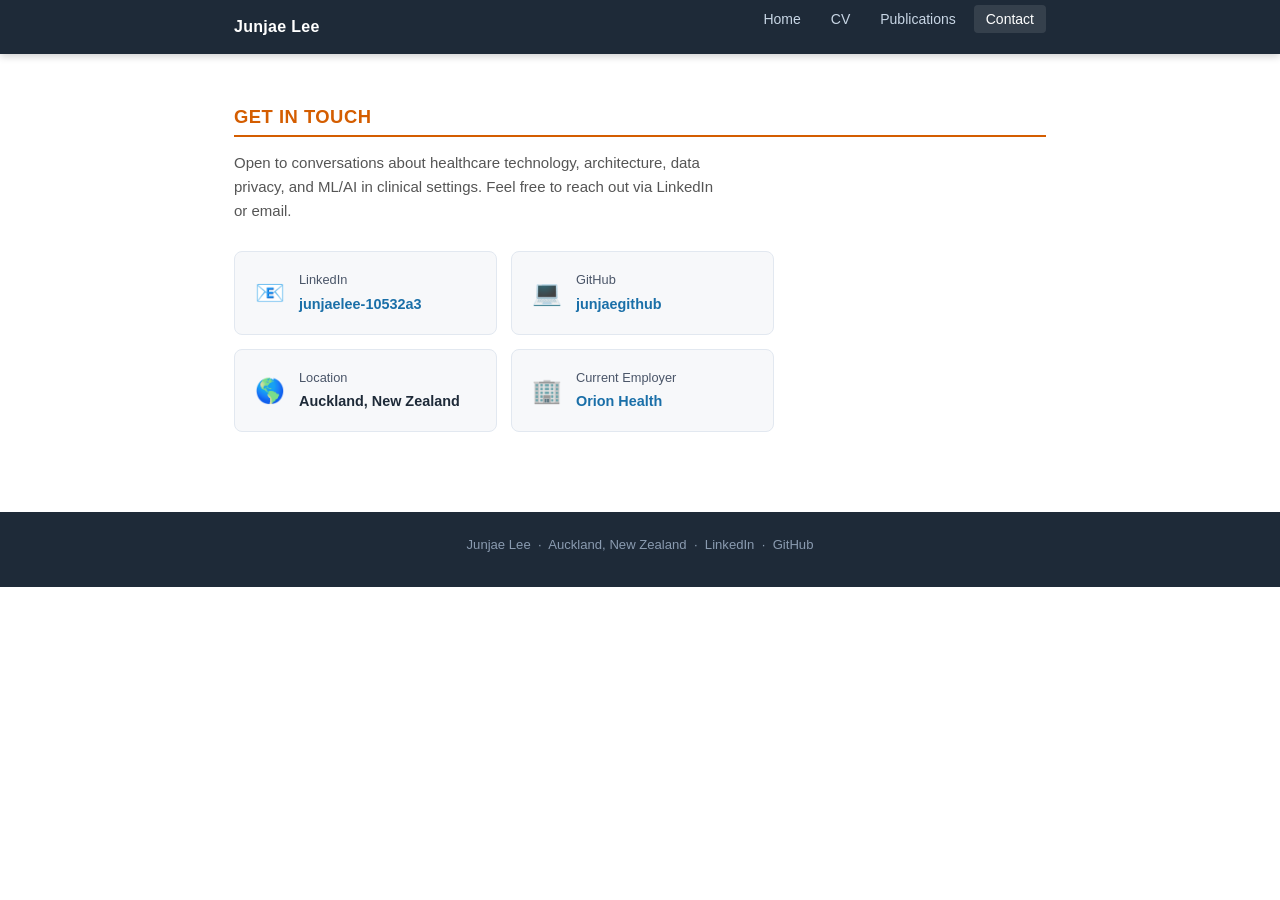
==== contact.html @ e2926505 "Initial site" ====
<!DOCTYPE html>
<html lang="en">
<head>
  <meta charset="UTF-8">
  <meta name="viewport" content="width=device-width, initial-scale=1.0">
  <title>Contact – Junjae Lee</title>
  <link rel="stylesheet" href="style.css">
</head>
<body>

<nav>
  <div class="nav-inner">
    <span class="nav-brand">Junjae Lee</span>
    <ul>
      <li><a href="index.html">Home</a></li>
      <li><a href="cv.html">CV</a></li>
      <li><a href="publications.html">Publications</a></li>
      <li><a href="contact.html" class="active">Contact</a></li>
    </ul>
  </div>
</nav>

<div class="page">

  <h2 class="section" style="margin-top:0;">Get in Touch</h2>

  <p style="color:#555; max-width:480px; margin-bottom:28px;">
    Open to conversations about healthcare technology, architecture, data privacy, and ML/AI in clinical settings.
    Feel free to reach out via LinkedIn or email.
  </p>

  <div class="contact-grid">

    <div class="contact-card">
      <div class="contact-icon">&#128231;</div>
      <div>
        <div class="contact-label">LinkedIn</div>
        <div class="contact-value">
          <a href="https://www.linkedin.com/in/junjaelee-10532a3" target="_blank">junjaelee-10532a3</a>
        </div>
      </div>
    </div>

    <div class="contact-card">
      <div class="contact-icon">&#128187;</div>
      <div>
        <div class="contact-label">GitHub</div>
        <div class="contact-value">
          <a href="https://github.com/junjaegithub" target="_blank">junjaegithub</a>
        </div>
      </div>
    </div>

    <div class="contact-card">
      <div class="contact-icon">&#127758;</div>
      <div>
        <div class="contact-label">Location</div>
        <div class="contact-value">Auckland, New Zealand</div>
      </div>
    </div>

    <div class="contact-card">
      <div class="contact-icon">&#127970;</div>
      <div>
        <div class="contact-label">Current Employer</div>
        <div class="contact-value">
          <a href="https://www.orionhealth.com" target="_blank">Orion Health</a>
        </div>
      </div>
    </div>

  </div>

</div>

<footer>
  <p>Junjae Lee &nbsp;·&nbsp; Auckland, New Zealand &nbsp;·&nbsp;
    <a href="https://www.linkedin.com/in/junjaelee-10532a3">LinkedIn</a> &nbsp;·&nbsp;
    <a href="https://github.com/junjaegithub">GitHub</a>
  </p>
</footer>

</body>
</html>
---- style.css ----
/* =============================================
   Shared stylesheet – Junjae Lee personal site
   ============================================= */

/* --- Reset & base --- */
*, *::before, *::after { box-sizing: border-box; margin: 0; padding: 0; }

:root {
  --blue:   #1a6fa8;
  --orange: #d45d00;
  --dark:   #1e2a38;
  --mid:    #4a5568;
  --light:  #f7f8fa;
  --border: #e2e8f0;
  --white:  #ffffff;
  --max-w:  860px;
}

html { scroll-behavior: smooth; }

body {
  font-family: 'Segoe UI', 'Calibri', Arial, sans-serif;
  font-size: 15px;
  line-height: 1.6;
  color: #333;
  background: var(--white);
}

a { color: var(--blue); text-decoration: none; }
a:hover { text-decoration: underline; }

/* --- Navigation --- */
nav {
  background: var(--dark);
  position: sticky;
  top: 0;
  z-index: 100;
  box-shadow: 0 2px 8px rgba(0,0,0,0.2);
}

nav .nav-inner {
  max-width: var(--max-w);
  margin: 0 auto;
  padding: 0 24px;
  display: flex;
  align-items: center;
  justify-content: space-between;
  height: 54px;
}

nav .nav-brand {
  font-weight: 700;
  font-size: 16px;
  color: var(--white);
  letter-spacing: 0.3px;
}

nav ul {
  list-style: none;
  display: flex;
  gap: 6px;
}

nav ul a {
  color: #c8d6e5;
  font-size: 14px;
  padding: 6px 12px;
  border-radius: 4px;
  transition: background 0.15s, color 0.15s;
}

nav ul a:hover,
nav ul a.active {
  background: rgba(255,255,255,0.1);
  color: var(--white);
  text-decoration: none;
}

/* --- Page wrapper --- */
.page {
  max-width: var(--max-w);
  margin: 0 auto;
  padding: 48px 24px 80px;
}

/* --- Section headings --- */
h2.section {
  font-size: 1.15rem;
  font-weight: 700;
  color: var(--orange);
  border-bottom: 2px solid var(--orange);
  padding-bottom: 4px;
  margin: 36px 0 14px;
  text-transform: uppercase;
  letter-spacing: 0.5px;
}

/* --- Body text --- */
p { margin-bottom: 10px; }
ul { padding-left: 20px; margin-bottom: 12px; }
ul li { margin-bottom: 5px; }
strong { font-weight: 600; }

/* ============================================================
   HOME PAGE
   ============================================================ */

.hero {
  display: flex;
  align-items: flex-start;
  gap: 36px;
  padding: 48px 0 36px;
}

.hero-text h1 {
  font-size: 2.4rem;
  font-weight: 700;
  color: var(--blue);
  line-height: 1.15;
  margin-bottom: 6px;
}

.hero-text .subtitle {
  font-size: 1.05rem;
  font-weight: 600;
  color: var(--mid);
  margin-bottom: 18px;
}

.hero-text p {
  color: #444;
  max-width: 560px;
}

.hero-avatar {
  flex-shrink: 0;
  width: 110px;
  height: 110px;
  border-radius: 50%;
  background: var(--light);
  border: 3px solid var(--border);
  display: flex;
  align-items: center;
  justify-content: center;
  font-size: 2.8rem;
  color: var(--mid);
}

/* Highlight cards */
.highlights {
  display: grid;
  grid-template-columns: repeat(3, 1fr);
  gap: 16px;
  margin: 32px 0;
}

.highlight-card {
  background: var(--light);
  border: 1px solid var(--border);
  border-radius: 8px;
  padding: 20px 18px;
  text-align: center;
}

.highlight-card .number {
  font-size: 2rem;
  font-weight: 700;
  color: var(--blue);
  display: block;
  line-height: 1;
  margin-bottom: 6px;
}

.highlight-card .label {
  font-size: 0.82rem;
  color: var(--mid);
  line-height: 1.35;
}

/* Focus areas */
.focus-grid {
  display: grid;
  grid-template-columns: repeat(2, 1fr);
  gap: 14px;
  margin-top: 14px;
}

.focus-item {
  background: var(--light);
  border-left: 3px solid var(--orange);
  border-radius: 0 6px 6px 0;
  padding: 12px 16px;
}

.focus-item strong {
  display: block;
  color: var(--dark);
  margin-bottom: 2px;
  font-size: 0.9rem;
}

.focus-item span {
  font-size: 0.83rem;
  color: var(--mid);
}

/* CTA links */
.cta-row {
  display: flex;
  gap: 12px;
  margin-top: 32px;
  flex-wrap: wrap;
}

.btn {
  display: inline-block;
  padding: 10px 22px;
  border-radius: 6px;
  font-size: 0.9rem;
  font-weight: 600;
  transition: opacity 0.15s;
}

.btn:hover { opacity: 0.85; text-decoration: none; }

.btn-primary { background: var(--blue); color: var(--white); }
.btn-secondary { background: var(--light); color: var(--dark); border: 1px solid var(--border); }

/* ============================================================
   CV PAGE
   ============================================================ */

.cv-header { margin-bottom: 28px; }
.cv-header h1 { font-size: 2rem; font-weight: 700; color: var(--blue); margin-bottom: 2px; }
.cv-header .cv-title { font-size: 1.05rem; font-weight: 600; color: var(--mid); margin-bottom: 8px; }
.cv-header .cv-contact { font-size: 0.88rem; color: #555; }
.cv-header .cv-contact a { color: var(--blue); }

.job { margin-bottom: 24px; padding-bottom: 20px; border-bottom: 1px solid var(--border); }
.job:last-of-type { border-bottom: none; }
.job-dates { font-size: 0.85rem; color: var(--mid); font-weight: 600; margin-bottom: 1px; }
.job-company { font-weight: 700; color: var(--dark); font-size: 0.98rem; }
.job-role { font-weight: 600; color: var(--orange); font-size: 0.93rem; margin-bottom: 8px; }
.project-title { font-weight: 700; color: var(--dark); margin: 10px 0 3px; font-size: 0.9rem; }

.skills-grid {
  display: grid;
  grid-template-columns: repeat(3, 1fr);
  gap: 5px 16px;
}

.skills-grid span {
  font-size: 0.85rem;
  padding: 3px 0;
  border-bottom: 1px solid var(--border);
}

.cert-list { list-style: none; padding: 0; }
.cert-list li {
  padding: 8px 12px;
  background: var(--light);
  border-left: 3px solid var(--blue);
  border-radius: 0 4px 4px 0;
  margin-bottom: 8px;
  font-size: 0.9rem;
}

.edu-entry { margin-bottom: 14px; }
.edu-dates { font-weight: 700; color: var(--dark); font-size: 0.93rem; }
.edu-entry .edu-school { font-weight: 600; }
.edu-entry .edu-degree { color: var(--mid); font-size: 0.9rem; }

/* ============================================================
   PUBLICATIONS PAGE
   ============================================================ */

.pub-group { margin-bottom: 36px; }
.pub-group h3 {
  font-size: 0.85rem;
  font-weight: 700;
  text-transform: uppercase;
  letter-spacing: 0.8px;
  color: var(--mid);
  margin-bottom: 16px;
}

.pub-card {
  background: var(--light);
  border: 1px solid var(--border);
  border-radius: 8px;
  padding: 16px 18px;
  margin-bottom: 12px;
}

.pub-card .pub-title {
  font-weight: 700;
  color: var(--dark);
  margin-bottom: 4px;
  font-size: 0.95rem;
}

.pub-card .pub-authors {
  font-size: 0.85rem;
  color: var(--mid);
  margin-bottom: 4px;
}

.pub-card .pub-venue {
  font-size: 0.85rem;
  color: #555;
  font-style: italic;
  margin-bottom: 4px;
}

.pub-card .pub-doi {
  font-size: 0.82rem;
}

.pub-card .pub-doi a { color: var(--blue); }

/* ============================================================
   CONTACT PAGE
   ============================================================ */

.contact-grid {
  display: grid;
  grid-template-columns: repeat(2, 1fr);
  gap: 14px;
  margin-top: 14px;
  max-width: 540px;
}

.contact-card {
  background: var(--light);
  border: 1px solid var(--border);
  border-radius: 8px;
  padding: 18px 20px;
  display: flex;
  align-items: center;
  gap: 14px;
}

.contact-card .contact-icon {
  font-size: 1.5rem;
  flex-shrink: 0;
}

.contact-card .contact-label {
  font-size: 0.8rem;
  color: var(--mid);
  margin-bottom: 2px;
}

.contact-card .contact-value {
  font-size: 0.9rem;
  font-weight: 600;
  color: var(--dark);
  word-break: break-all;
}

.contact-card .contact-value a { color: var(--blue); }

/* ============================================================
   Footer
   ============================================================= */

footer {
  background: var(--dark);
  color: #8a9bb0;
  text-align: center;
  padding: 22px;
  font-size: 0.82rem;
}

footer a { color: #8a9bb0; }

/* ============================================================
   Responsive
   ============================================================= */

@media (max-width: 620px) {
  .hero { flex-direction: column-reverse; gap: 16px; }
  .hero-avatar { width: 72px; height: 72px; font-size: 1.8rem; }
  .hero-text h1 { font-size: 1.8rem; }
  .highlights { grid-template-columns: 1fr 1fr; }
  .focus-grid { grid-template-columns: 1fr; }
  .skills-grid { grid-template-columns: 1fr 1fr; }
  .contact-grid { grid-template-columns: 1fr; }
  nav .nav-brand { font-size: 13px; }
  nav ul a { padding: 6px 8px; font-size: 13px; }
}
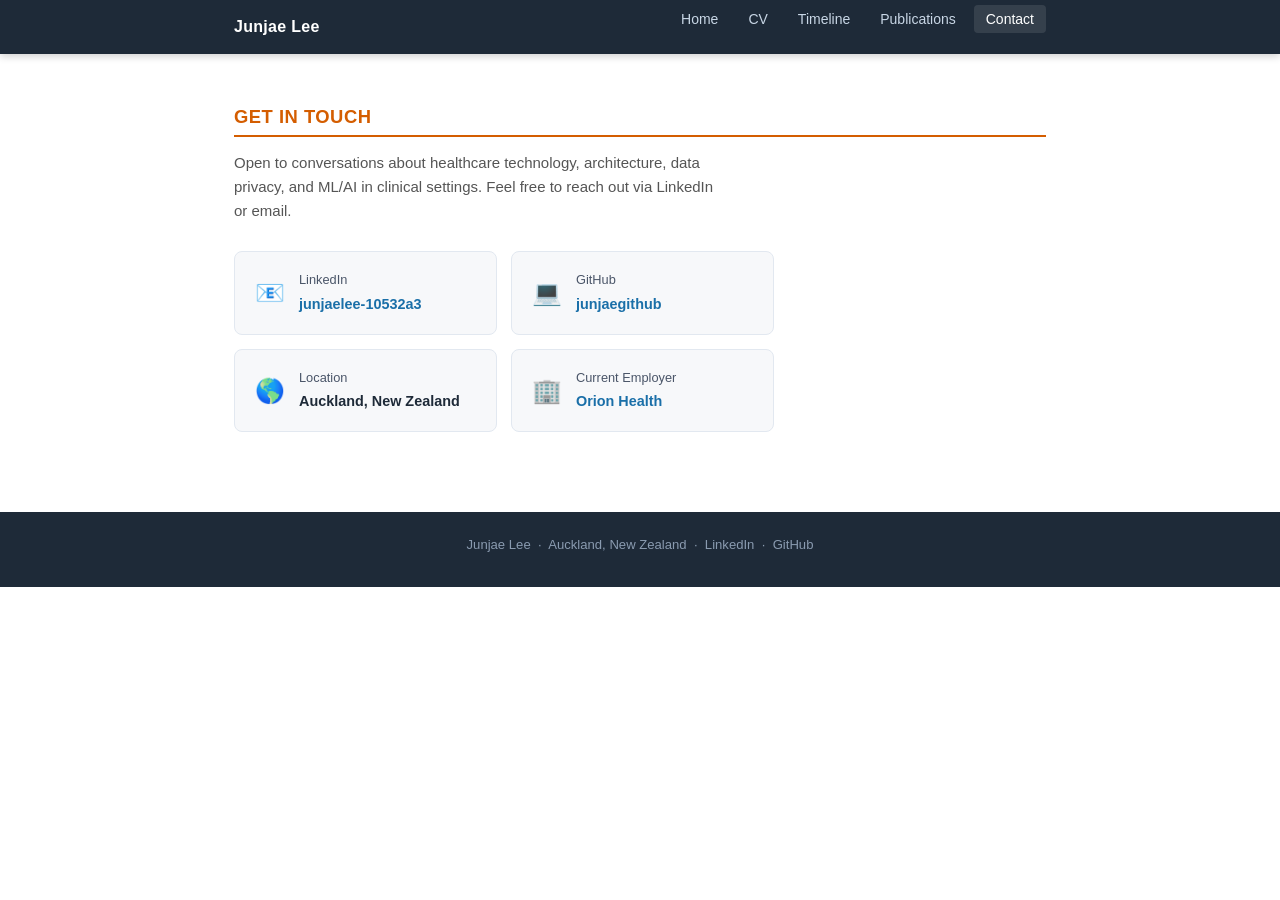
==== commit d2f5b9c4: "Add timeline page with presence badges and flags" ====
--- a/contact.html
+++ b/contact.html
@@ -14,6 +14,7 @@
     <ul>
       <li><a href="index.html">Home</a></li>
       <li><a href="cv.html">CV</a></li>
+      <li><a href="timeline.html">Timeline</a></li>
       <li><a href="publications.html">Publications</a></li>
       <li><a href="contact.html" class="active">Contact</a></li>
     </ul>
--- a/style.css
+++ b/style.css
@@ -109,7 +109,7 @@
   display: flex;
   align-items: flex-start;
   gap: 36px;
-  padding: 48px 0 36px;
+  padding: 0;
 }
 
 .hero-text h1 {
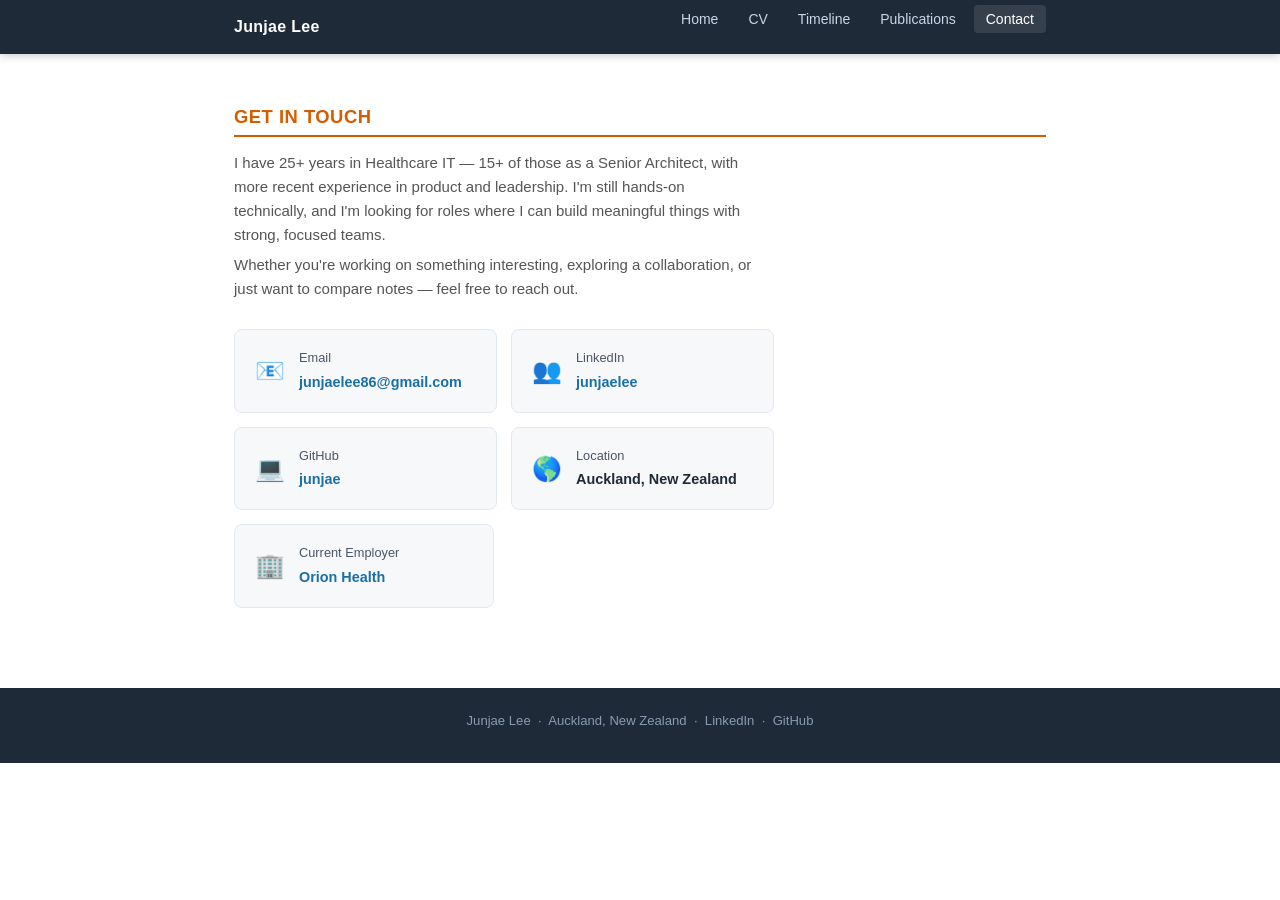
==== commit d1b0f98e: "Update content and fix formatting" ====
--- a/contact.html
+++ b/contact.html
@@ -24,20 +24,33 @@
 <div class="page">
 
   <h2 class="section" style="margin-top:0;">Get in Touch</h2>
-
-  <p style="color:#555; max-width:480px; margin-bottom:28px;">
-    Open to conversations about healthcare technology, architecture, data privacy, and ML/AI in clinical settings.
-    Feel free to reach out via LinkedIn or email.
-  </p>
-
+  <p style="color:#555; max-width:520px; margin-bottom:6px;">
+  I have 25+ years in Healthcare IT — 15+ of those as a Senior Architect, with more 
+  recent experience in product and leadership. I'm still hands-on technically, and I'm 
+  looking for roles where I can build meaningful things with strong, focused teams.
+</p>
+<p style="color:#555; max-width:520px; margin-bottom:28px;">
+  Whether you're working on something interesting, exploring a collaboration, or just 
+  want to compare notes — feel free to reach out.
+</p>
   <div class="contact-grid">
 
     <div class="contact-card">
       <div class="contact-icon">&#128231;</div>
       <div>
+        <div class="contact-label">Email</div>
+        <div class="contact-value">
+          <a href="mailto:your@email.com">junjaelee86@gmail.com</a>
+        </div>
+      </div>
+    </div>
+
+    <div class="contact-card">
+      <div class="contact-icon">&#128101;</div>
+      <div>
         <div class="contact-label">LinkedIn</div>
         <div class="contact-value">
-          <a href="https://www.linkedin.com/in/junjaelee-10532a3" target="_blank">junjaelee-10532a3</a>
+          <a href="https://www.linkedin.com/in/junjaelee-10532a3" target="_blank">junjaelee</a>
         </div>
       </div>
     </div>
@@ -47,7 +60,7 @@
       <div>
         <div class="contact-label">GitHub</div>
         <div class="contact-value">
-          <a href="https://github.com/junjaegithub" target="_blank">junjaegithub</a>
+          <a href="https://github.com/junjaegithub" target="_blank">junjae</a>
         </div>
       </div>
     </div>
--- a/style.css
+++ b/style.css
@@ -359,6 +359,12 @@
 }
 
 .contact-card .contact-value a { color: var(--blue); }
+
+/* Contact grid – centre last card if odd number */
+.contact-grid > .contact-card:last-child:nth-child(odd) {
+  grid-column: 1 / -1;
+  max-width: 260px;
+}
 
 /* ============================================================
    Footer
@@ -388,4 +394,4 @@
   .contact-grid { grid-template-columns: 1fr; }
   nav .nav-brand { font-size: 13px; }
   nav ul a { padding: 6px 8px; font-size: 13px; }
-}
+}
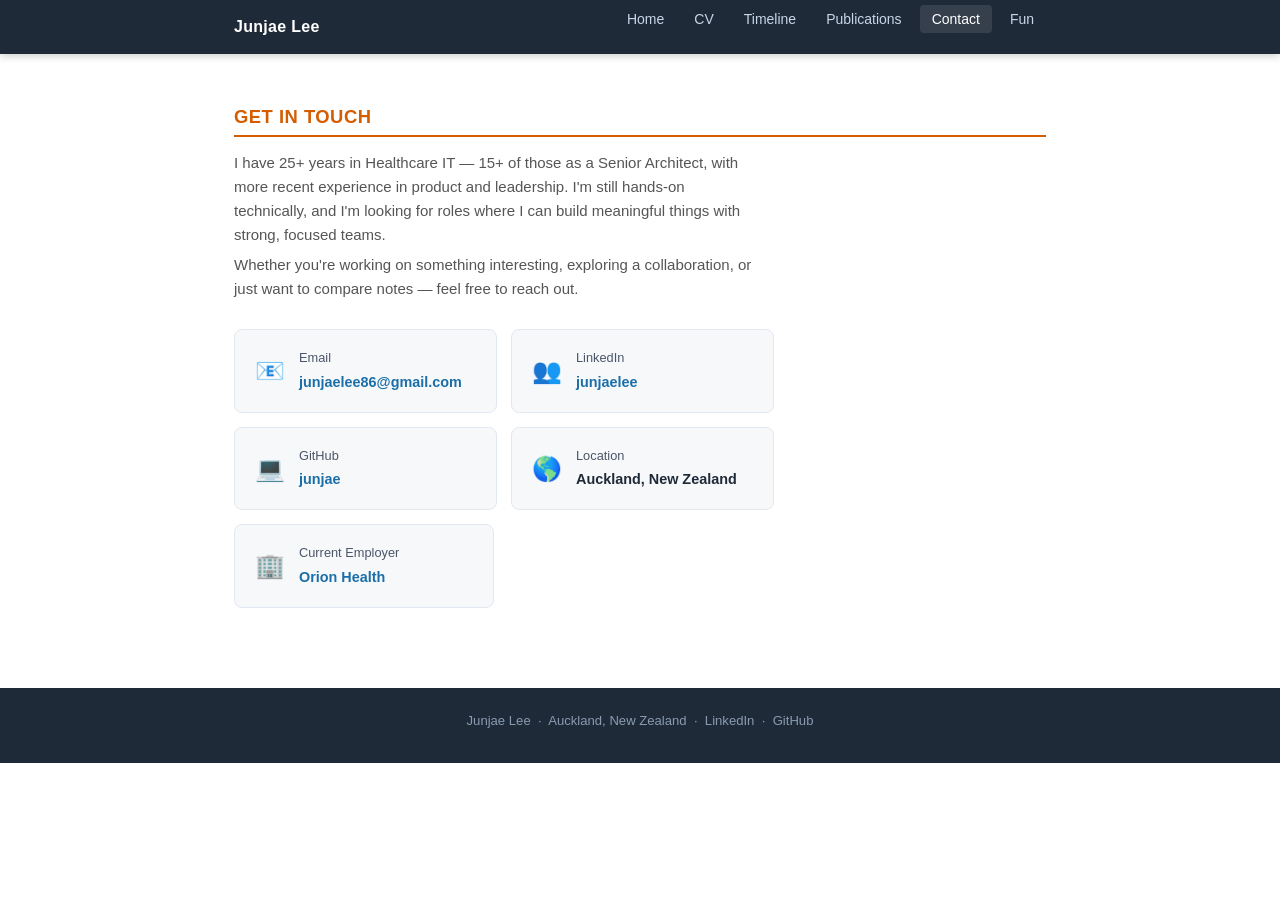
==== commit 442c0700: "Add Fun page with Cycle Sim, Sailing Trainer, and Scrubber projects" ====
--- a/contact.html
+++ b/contact.html
@@ -17,6 +17,7 @@
       <li><a href="timeline.html">Timeline</a></li>
       <li><a href="publications.html">Publications</a></li>
       <li><a href="contact.html" class="active">Contact</a></li>
+      <li><a href="fun.html">Fun</a></li>
     </ul>
   </div>
 </nav>
@@ -50,7 +51,7 @@
       <div>
         <div class="contact-label">LinkedIn</div>
         <div class="contact-value">
-          <a href="https://www.linkedin.com/in/junjaelee-10532a3" target="_blank">junjaelee</a>
+          <a href="https://www.linkedin.com/in/junjae-lee-10532a3" target="_blank">junjaelee</a>
         </div>
       </div>
     </div>
@@ -89,7 +90,7 @@
 
 <footer>
   <p>Junjae Lee &nbsp;·&nbsp; Auckland, New Zealand &nbsp;·&nbsp;
-    <a href="https://www.linkedin.com/in/junjaelee-10532a3">LinkedIn</a> &nbsp;·&nbsp;
+    <a href="https://www.linkedin.com/in/junjae-lee-10532a3">LinkedIn</a> &nbsp;·&nbsp;
     <a href="https://github.com/junjaegithub">GitHub</a>
   </p>
 </footer>
--- a/style.css
+++ b/style.css
@@ -134,8 +134,8 @@
 
 .hero-avatar {
   flex-shrink: 0;
-  width: 110px;
-  height: 110px;
+  width: 80px;
+  height: 80px;
   border-radius: 50%;
   background: var(--light);
   border: 3px solid var(--border);
@@ -365,6 +365,57 @@
   grid-column: 1 / -1;
   max-width: 260px;
 }
+
+/* ============================================================
+   FUN PAGE
+   ============================================================ */
+
+.fun-intro {
+  color: #555;
+  max-width: 600px;
+  margin-bottom: 36px;
+}
+
+.fun-card {
+  border: 1px solid var(--border);
+  border-top: 3px solid var(--blue);
+  border-radius: 8px;
+  padding: 22px 24px;
+  margin-bottom: 16px;
+}
+
+.fun-card-header {
+  display: flex;
+  align-items: center;
+  gap: 10px;
+  flex-wrap: wrap;
+  margin-bottom: 10px;
+}
+
+.fun-card-header h3 {
+  font-size: 1rem;
+  font-weight: 700;
+  color: var(--dark);
+  margin: 0;
+}
+
+.fun-tag {
+  font-size: 0.75rem;
+  font-weight: 600;
+  color: var(--mid);
+  background: var(--light);
+  border: 1px solid var(--border);
+  border-radius: 20px;
+  padding: 2px 10px;
+}
+
+.fun-card p {
+  color: #444;
+  font-size: 0.9rem;
+  margin-bottom: 14px;
+}
+
+.fun-card p:last-child { margin-bottom: 0; }
 
 /* ============================================================
    Footer
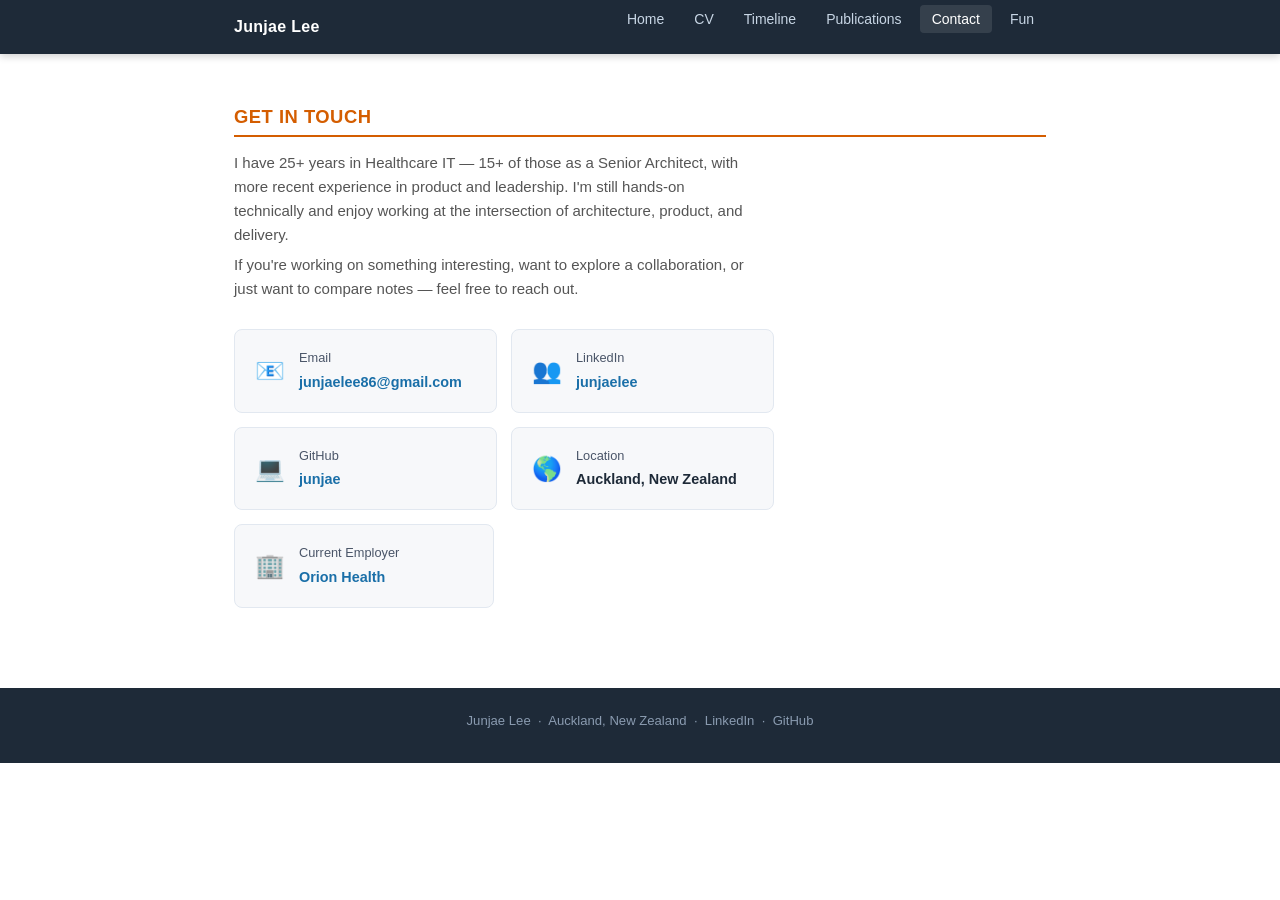
==== commit a3ae6ef5: "Update contact page tone - remove active job seeking language" ====
--- a/contact.html
+++ b/contact.html
@@ -26,12 +26,12 @@
 
   <h2 class="section" style="margin-top:0;">Get in Touch</h2>
   <p style="color:#555; max-width:520px; margin-bottom:6px;">
-  I have 25+ years in Healthcare IT — 15+ of those as a Senior Architect, with more 
-  recent experience in product and leadership. I'm still hands-on technically, and I'm 
-  looking for roles where I can build meaningful things with strong, focused teams.
+  I have 25+ years in Healthcare IT — 15+ of those as a Senior Architect, with more
+  recent experience in product and leadership. I'm still hands-on technically and enjoy
+  working at the intersection of architecture, product, and delivery.
 </p>
 <p style="color:#555; max-width:520px; margin-bottom:28px;">
-  Whether you're working on something interesting, exploring a collaboration, or just 
+  If you're working on something interesting, want to explore a collaboration, or just
   want to compare notes — feel free to reach out.
 </p>
   <div class="contact-grid">
--- a/style.css
+++ b/style.css
@@ -366,39 +366,6 @@
   max-width: 260px;
 }
 
-/* ============================================================
-   FUN PAGE
-   ============================================================ */
-
-.fun-intro {
-  color: #555;
-  max-width: 600px;
-  margin-bottom: 36px;
-}
-
-.fun-card {
-  border: 1px solid var(--border);
-  border-top: 3px solid var(--blue);
-  border-radius: 8px;
-  padding: 22px 24px;
-  margin-bottom: 16px;
-}
-
-.fun-card-header {
-  display: flex;
-  align-items: center;
-  gap: 10px;
-  flex-wrap: wrap;
-  margin-bottom: 10px;
-}
-
-.fun-card-header h3 {
-  font-size: 1rem;
-  font-weight: 700;
-  color: var(--dark);
-  margin: 0;
-}
-
 .fun-tag {
   font-size: 0.75rem;
   font-weight: 600;
@@ -408,14 +375,6 @@
   border-radius: 20px;
   padding: 2px 10px;
 }
-
-.fun-card p {
-  color: #444;
-  font-size: 0.9rem;
-  margin-bottom: 14px;
-}
-
-.fun-card p:last-child { margin-bottom: 0; }
 
 /* ============================================================
    Footer
